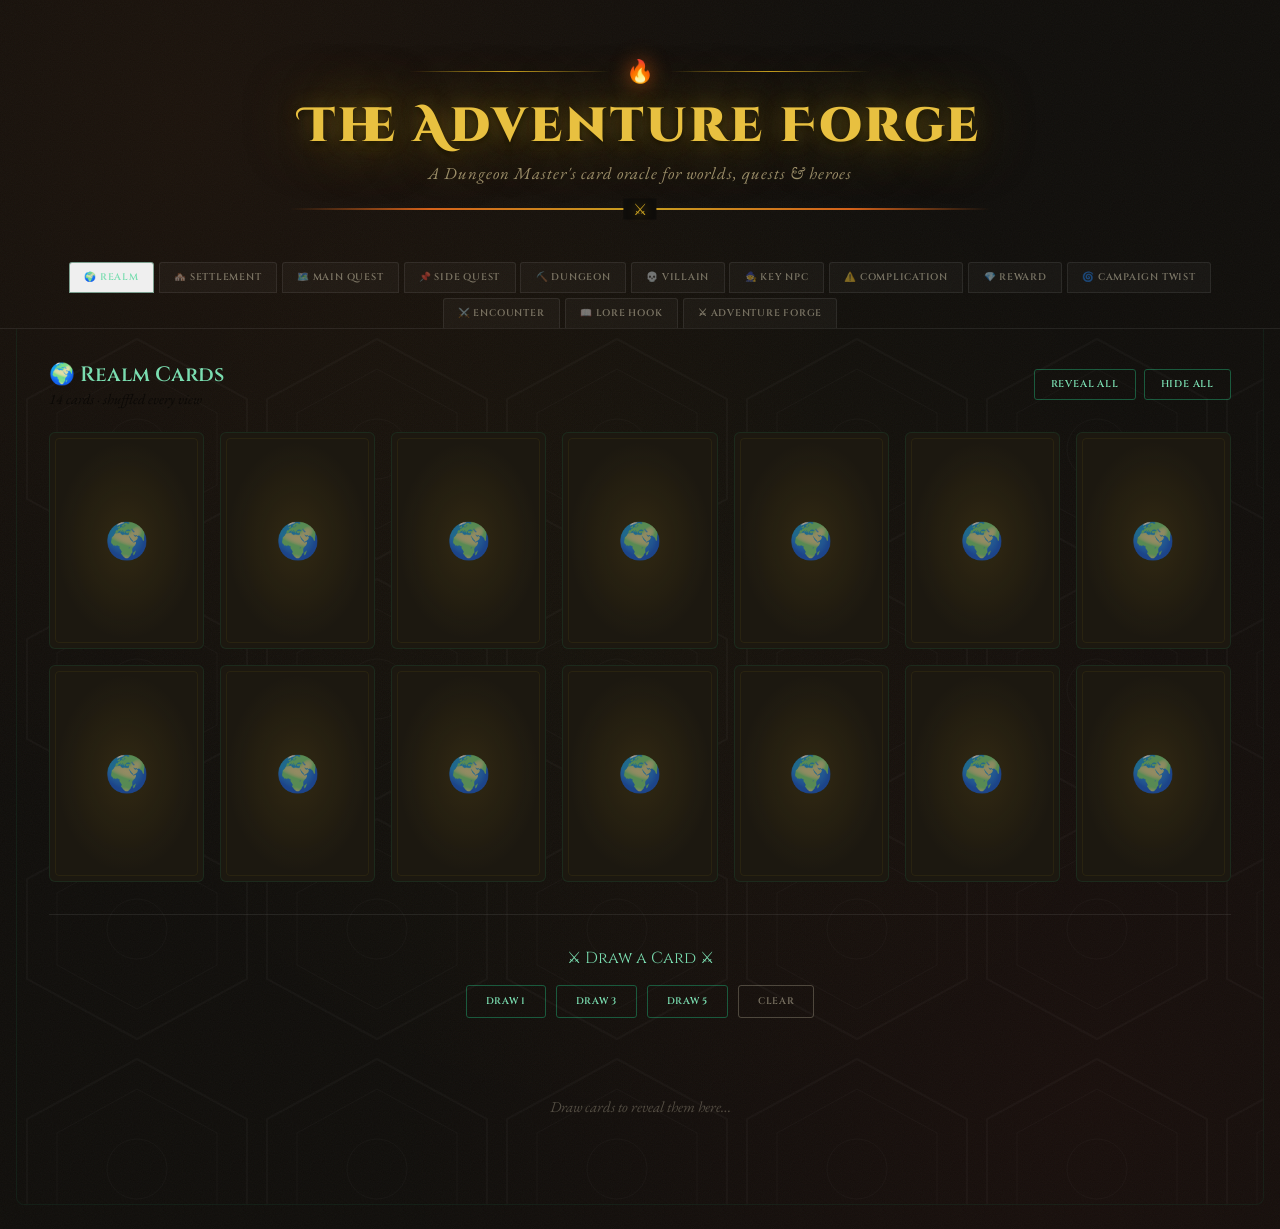
==== dnd-adventure-forge.html @ f5ea7293 "Initial Ccommit feat: Implement initial UI and functionality for storytelling cards and DnD adventur" ====
<!DOCTYPE html>
<html lang="en">

<head>
  <meta charset="UTF-8">
  <meta name="viewport" content="width=device-width, initial-scale=1.0">
  <title>The Adventure Forge — D&D Card Deck</title>
  <link
    href="https://fonts.googleapis.com/css2?family=MedievalSharp&family=IM+Fell+English:ital@0;1&family=Uncial+Antiqua&display=swap"
    rel="stylesheet">
  <link
    href="https://fonts.googleapis.com/css2?family=Cinzel+Decorative:wght@400;700;900&family=Cinzel:wght@400;600;900&family=EB+Garamond:ital,wght@0,400;0,600;1,400&display=swap"
    rel="stylesheet">
  <link rel="stylesheet" href="dnd-adventure-forge.css">
</head>

<body>
  <header>
    <div class="header-ornament">
      <span class="header-ornament-gem">🔥</span>
    </div>
    <h1>The Adventure Forge</h1>
    <p class="subtitle">A Dungeon Master's card oracle for worlds, quests & heroes</p>
    <div class="header-divider"></div>
  </header>

  <main id="app"></main>

  <script src="dnd-adventure-forge.js"></script>
</body>

</html>
---- dnd-adventure-forge.css ----
:root {
      --stone: #0f0d0a;
      --stone-mid: #1c1810;
      --stone-light: #2d2518;
      --parch: #f0e6c8;
      --parch-dim: #c8b888;
      --ember: #d4621a;
      --ember-glow: #f07030;
      --gold: #c8a020;
      --gold-light: #e8c040;
      --rune-blue: #3060a8;
      --rune-teal: #208060;
      --blood: #8b1a1a;
      --violet: #5a1878;
      --forest: #1a5a1a;
      --ice: #205878;
      --shadow: rgba(0, 0, 0, 0.7);
    }

    @font-face {
      font-display: swap;
    }

    * {
      margin: 0;
      padding: 0;
      box-sizing: border-box;
    }

    body {
      background: var(--stone);
      font-family: 'EB Garamond', Georgia, serif;
      min-height: 100vh;
      overflow-x: hidden;
      background-image:
        radial-gradient(ellipse at 15% 10%, rgba(212, 98, 26, 0.06) 0%, transparent 45%),
        radial-gradient(ellipse at 85% 90%, rgba(139, 26, 26, 0.07) 0%, transparent 45%),
        radial-gradient(ellipse at 50% 50%, rgba(200, 160, 32, 0.03) 0%, transparent 60%),
        url("data:image/svg+xml,%3Csvg xmlns='http://www.w3.org/2000/svg' width='80' height='80'%3E%3Cfilter id='n'%3E%3CfeTurbulence type='fractalNoise' baseFrequency='0.9' numOctaves='4' stitchTiles='stitch'/%3E%3C/filter%3E%3Crect width='80' height='80' filter='url(%23n)' opacity='0.04'/%3E%3C/svg%3E");
    }

    /* HEADER */
    header {
      text-align: center;
      padding: 3.5rem 2rem 2rem;
      position: relative;
    }

    .header-rune-left,
    .header-rune-right {
      position: absolute;
      top: 50%;
      transform: translateY(-50%);
      font-size: 2.5rem;
      opacity: 0.12;
      color: var(--gold);
    }

    .header-rune-left {
      left: 3rem;
    }

    .header-rune-right {
      right: 3rem;
    }

    .header-ornament {
      display: flex;
      align-items: center;
      justify-content: center;
      gap: 1rem;
      margin-bottom: 0.8rem;
    }

    .header-ornament::before,
    .header-ornament::after {
      content: '';
      flex: 1;
      max-width: 200px;
      height: 1px;
      background: linear-gradient(90deg, transparent, var(--gold), transparent);
    }

    .header-ornament-gem {
      color: var(--ember);
      font-size: 1.4rem;
      text-shadow: 0 0 20px rgba(212, 98, 26, 0.8);
      animation: gemPulse 3s ease-in-out infinite;
    }

    @keyframes gemPulse {

      0%,
      100% {
        opacity: 1;
        text-shadow: 0 0 20px rgba(212, 98, 26, 0.8);
      }

      50% {
        opacity: 0.7;
        text-shadow: 0 0 40px rgba(212, 98, 26, 0.4);
      }
    }

    h1 {
      font-family: 'Cinzel Decorative', serif;
      font-size: clamp(1.6rem, 4vw, 3rem);
      font-weight: 900;
      color: var(--gold-light);
      letter-spacing: 0.06em;
      text-shadow:
        0 0 60px rgba(200, 160, 32, 0.5),
        0 0 20px rgba(200, 160, 32, 0.3),
        0 3px 6px rgba(0, 0, 0, 0.9);
      line-height: 1.15;
    }

    .subtitle {
      font-family: 'EB Garamond', serif;
      font-style: italic;
      color: var(--parch-dim);
      font-size: 1.05rem;
      margin-top: 0.5rem;
      letter-spacing: 0.06em;
      opacity: 0.75;
    }

    .header-divider {
      height: 2px;
      background: linear-gradient(90deg, transparent, var(--ember) 20%, var(--gold) 50%, var(--ember) 80%, transparent);
      margin: 1.5rem auto 0;
      max-width: 700px;
      position: relative;
    }

    .header-divider::after {
      content: '⚔';
      position: absolute;
      top: 50%;
      left: 50%;
      transform: translate(-50%, -50%);
      background: var(--stone);
      padding: 0 0.6rem;
      color: var(--gold);
      font-size: 1rem;
      text-shadow: 0 0 10px rgba(200, 160, 32, 0.5);
    }

    /* TABS */
    .tabs-container {
      max-width: 1400px;
      margin: 0 auto;
      padding: 0 1rem;
    }

    .tabs-scroll {
      display: flex;
      gap: 0.3rem;
      overflow-x: auto;
      padding: 1.2rem 0.5rem 0;
      scrollbar-width: none;
      flex-wrap: wrap;
      justify-content: center;
    }

    .tabs-scroll::-webkit-scrollbar {
      display: none;
    }

    .tab-btn {
      font-family: 'Cinzel', serif;
      font-size: 0.6rem;
      font-weight: 600;
      letter-spacing: 0.08em;
      text-transform: uppercase;
      padding: 0.5rem 0.9rem;
      border: 1px solid;
      border-radius: 3px 3px 0 0;
      cursor: pointer;
      transition: all 0.2s;
      white-space: nowrap;
      position: relative;
      bottom: -1px;
    }

    .tab-btn:not(.active) {
      background: rgba(255, 255, 255, 0.03);
      color: rgba(240, 230, 200, 0.45);
      border-color: rgba(255, 255, 255, 0.08);
    }

    .tab-btn:not(.active):hover {
      background: rgba(255, 255, 255, 0.07);
      color: rgba(240, 230, 200, 0.75);
    }

    .tab-btn.active {
      border-bottom-color: transparent;
      z-index: 2;
    }

    /* PANELS */
    .deck-panel {
      max-width: 1400px;
      margin: 0 auto 1.5rem;
      padding: 0 1rem;
      border-top: 1px solid rgba(255, 255, 255, 0.08);
      display: none;
    }

    .deck-panel.active {
      display: block;
    }

    .panel-inner {
      padding: 2rem;
      border: 1px solid;
      border-top: none;
      border-radius: 0 0 8px 8px;
      position: relative;
      overflow: hidden;
    }

    .panel-inner::before {
      content: '';
      position: absolute;
      inset: 0;
      opacity: 0.025;
      background-image: url("data:image/svg+xml,%3Csvg xmlns='http://www.w3.org/2000/svg' width='120' height='120'%3E%3Cpolygon points='60,5 115,35 115,85 60,115 5,85 5,35' stroke='%23ffffff' stroke-width='1' fill='none'/%3E%3Cpolygon points='60,20 100,42 100,78 60,100 20,78 20,42' stroke='%23ffffff' stroke-width='0.5' fill='none'/%3E%3Ccircle cx='60' cy='60' r='15' stroke='%23ffffff' stroke-width='0.5' fill='none'/%3E%3C/svg%3E");
      background-size: 240px;
      pointer-events: none;
    }

    .panel-header {
      display: flex;
      justify-content: space-between;
      align-items: center;
      margin-bottom: 1.5rem;
      flex-wrap: wrap;
      gap: 1rem;
    }

    .panel-title {
      font-family: 'Cinzel', serif;
      font-size: 1.3rem;
      font-weight: 600;
    }

    .deck-count {
      font-style: italic;
      font-size: 0.9rem;
      opacity: 0.55;
    }

    .btn-panel {
      font-family: 'Cinzel', serif;
      font-size: 0.62rem;
      font-weight: 600;
      letter-spacing: 0.08em;
      text-transform: uppercase;
      padding: 0.45rem 1rem;
      border: 1px solid;
      background: transparent;
      cursor: pointer;
      border-radius: 3px;
      transition: all 0.2s;
    }

    /* CARDS GRID */
    .cards-grid {
      display: grid;
      grid-template-columns: repeat(auto-fill, minmax(155px, 1fr));
      gap: 1rem;
    }

    .story-card {
      display: block;
      width: 100%;
      appearance: none;
      background: none;
      border: none;
      padding: 0;
      outline: none;
      margin: 0;
      font: inherit;
      color: inherit;
      text-align: left;
      aspect-ratio: 2.5/3.5;
      border-radius: 6px;
      cursor: pointer;
      perspective: 700px;
      transition: transform 0.15s;
    }

    .story-card:hover {
      transform: translateY(-5px) scale(1.025);
    }

    .card-inner {
      width: 100%;
      height: 100%;
      position: relative;
      transform-style: preserve-3d;
      transition: transform 0.55s cubic-bezier(0.4, 0, 0.2, 1);
      border-radius: 6px;
    }

    .story-card.flipped .card-inner {
      transform: rotateY(180deg);
    }

    .card-face {
      position: absolute;
      inset: 0;
      border-radius: 6px;
      backface-visibility: hidden;
      -webkit-backface-visibility: hidden;
      display: flex;
      flex-direction: column;
      justify-content: center;
      align-items: center;
      padding: 0.75rem;
      text-align: center;
      border: 1px solid;
      overflow: hidden;
    }

    .card-back {
      background: var(--stone-mid);
      background-image: radial-gradient(ellipse at center, rgba(200, 160, 32, 0.12) 0%, transparent 65%);
      border-color: rgba(200, 160, 32, 0.2);
    }

    .card-back-inner {
      position: absolute;
      inset: 5px;
      border: 1px solid rgba(200, 160, 32, 0.15);
      border-radius: 4px;
      display: flex;
      align-items: center;
      justify-content: center;
      font-size: 2.2rem;
      opacity: 0.55;
    }

    .card-front {
      transform: rotateY(180deg);
      display: flex;
      flex-direction: column;
      justify-content: space-between;
      padding: 0.75rem 0.65rem;
    }

    .card-cat {
      font-family: 'Cinzel', serif;
      font-size: 0.46rem;
      font-weight: 600;
      letter-spacing: 0.14em;
      text-transform: uppercase;
      opacity: 0.65;
    }

    .card-icon {
      font-size: 1.7rem;
      line-height: 1;
      margin: 0.25rem 0;
    }

    .card-text {
      font-family: 'EB Garamond', serif;
      font-size: 0.83rem;
      font-weight: 600;
      line-height: 1.35;
      flex: 1;
      display: flex;
      align-items: center;
      justify-content: center;
      white-space: pre-line;
    }

    .card-num {
      font-family: 'Cinzel', serif;
      font-size: 0.42rem;
      opacity: 0.35;
      margin-top: auto;
    }

    /* DRAW SECTION */
    .draw-section {
      margin-top: 2rem;
      padding-top: 2rem;
      border-top: 1px solid rgba(255, 255, 255, 0.08);
    }

    .draw-title {
      font-family: 'Cinzel', serif;
      font-size: 1rem;
      margin-bottom: 1rem;
      text-align: center;
    }

    .draw-controls {
      display: flex;
      gap: 0.6rem;
      flex-wrap: wrap;
      justify-content: center;
      margin-bottom: 1.5rem;
    }

    .btn-draw {
      font-family: 'Cinzel', serif;
      font-size: 0.6rem;
      font-weight: 600;
      letter-spacing: 0.07em;
      text-transform: uppercase;
      padding: 0.55rem 1.2rem;
      border: 1px solid;
      background: transparent;
      cursor: pointer;
      border-radius: 3px;
      transition: all 0.22s;
    }

    .btn-draw:hover {
      opacity: 0.8;
      transform: translateY(-1px);
    }

    .drawn-hand {
      display: flex;
      gap: 1rem;
      flex-wrap: wrap;
      justify-content: center;
      min-height: 130px;
      align-items: center;
    }

    .drawn-card {
      width: 128px;
      aspect-ratio: 2.5/3.5;
      border-radius: 6px;
      display: flex;
      flex-direction: column;
      justify-content: space-between;
      padding: 0.75rem 0.65rem;
      border: 1px solid rgba(255, 255, 255, 0.15);
      animation: dealCard 0.4s cubic-bezier(0.34, 1.56, 0.64, 1) both;
      position: relative;
      overflow: hidden;
    }

    .drawn-card::after {
      content: '';
      position: absolute;
      inset: 0;
      background: linear-gradient(135deg, rgba(255, 255, 255, 0.07), transparent 55%);
      pointer-events: none;
    }

    @keyframes dealCard {
      from {
        opacity: 0;
        transform: translateY(-28px) rotate(-6deg) scale(0.88)
      }

      to {
        opacity: 1;
        transform: none
      }
    }

    .no-draw-msg {
      font-style: italic;
      color: rgba(240, 230, 200, 0.28);
      font-size: 0.95rem;
    }

    /* ════════════════════════════════════════
   ADVENTURE FORGE (SPREAD)
════════════════════════════════════════ */
    .forge-outer {
      max-width: 1400px;
      margin: 0 auto 4rem;
      padding: 0 1rem;
    }

    .forge-box {
      padding: 2rem;
      border: 1px solid rgba(200, 160, 32, 0.25);
      border-radius: 8px;
      background: rgba(200, 160, 32, 0.02);
      position: relative;
    }

    .forge-box::before {
      content: '';
      position: absolute;
      inset: 0;
      border-radius: 8px;
      background: radial-gradient(ellipse at 50% 0%, rgba(200, 160, 32, 0.05) 0%, transparent 60%);
      pointer-events: none;
    }

    .forge-box>h2 {
      font-family: 'Cinzel Decorative', serif;
      font-size: 1.3rem;
      color: var(--gold-light);
      text-align: center;
      margin-bottom: 0.4rem;
      text-shadow: 0 0 30px rgba(200, 160, 32, 0.3);
    }

    .forge-box>.sub {
      text-align: center;
      font-style: italic;
      color: var(--parch-dim);
      margin-bottom: 1.5rem;
      font-size: 0.95rem;
      opacity: 0.7;
    }

    /* CAMPAIGN LENGTH */
    .campaign-picker {
      display: flex;
      gap: 0.5rem;
      flex-wrap: wrap;
      justify-content: center;
      margin-bottom: 1.5rem;
    }

    .camp-btn {
      font-family: 'Cinzel', serif;
      font-size: 0.58rem;
      font-weight: 600;
      letter-spacing: 0.07em;
      text-transform: uppercase;
      padding: 0.5rem 0.85rem;
      border: 1px solid rgba(200, 160, 32, 0.35);
      background: transparent;
      color: rgba(240, 230, 200, 0.45);
      cursor: pointer;
      border-radius: 3px;
      transition: all 0.2s;
      display: flex;
      flex-direction: column;
      align-items: center;
      gap: 0.15rem;
      min-width: 82px;
    }

    .camp-btn .ci {
      font-size: 1.15rem;
    }

    .camp-btn .cs {
      font-style: italic;
      font-size: 0.57rem;
      opacity: 0.65;
      font-family: 'EB Garamond', serif;
      text-transform: none;
      letter-spacing: 0;
    }

    .camp-btn:hover,
    .camp-btn.active {
      border-color: var(--gold);
      color: var(--gold-light);
      background: rgba(200, 160, 32, 0.1);
    }

    /* CHAR COUNTERS */
    .char-count-row {
      display: flex;
      align-items: center;
      justify-content: center;
      gap: 1.5rem;
      margin-bottom: 1.5rem;
      flex-wrap: wrap;
    }

    .char-group {
      display: flex;
      flex-direction: column;
      align-items: center;
      gap: 0.4rem;
    }

    .char-group-title {
      font-family: 'Cinzel', serif;
      font-size: 0.52rem;
      color: rgba(240, 230, 200, 0.38);
      letter-spacing: 0.1em;
      text-transform: uppercase;
    }

    .counter-ctrl {
      display: flex;
      align-items: center;
      gap: 0.5rem;
    }

    .counter-btn {
      width: 28px;
      height: 28px;
      border-radius: 50%;
      border: 1px solid rgba(200, 160, 32, 0.4);
      background: transparent;
      color: var(--gold);
      font-size: 1rem;
      cursor: pointer;
      transition: all 0.2s;
      display: flex;
      align-items: center;
      justify-content: center;
      font-family: 'Cinzel', serif;
    }

    .counter-btn:hover {
      background: rgba(200, 160, 32, 0.18);
    }

    .counter-val {
      font-family: 'Cinzel', serif;
      font-size: 1rem;
      color: var(--gold-light);
      min-width: 22px;
      text-align: center;
    }

    /* FORGE BUTTONS */
    .forge-btns {
      display: flex;
      gap: 1rem;
      justify-content: center;
      flex-wrap: wrap;
      margin-bottom: 2rem;
    }

    .btn-forge {
      font-family: 'Cinzel', serif;
      font-size: 0.68rem;
      font-weight: 600;
      letter-spacing: 0.1em;
      text-transform: uppercase;
      padding: 0.75rem 1.8rem;
      border: 1px solid var(--ember);
      background: linear-gradient(135deg, var(--ember), #a04010);
      color: var(--parch);
      cursor: pointer;
      border-radius: 4px;
      transition: all 0.2s;
      text-shadow: 0 1px 2px rgba(0, 0, 0, 0.5);
      box-shadow: 0 0 20px rgba(212, 98, 26, 0.2);
    }

    .btn-forge:hover {
      background: linear-gradient(135deg, var(--ember-glow), var(--ember));
      box-shadow: 0 0 30px rgba(212, 98, 26, 0.4);
    }

    .btn-forge-ghost {
      font-family: 'Cinzel', serif;
      font-size: 0.68rem;
      font-weight: 600;
      letter-spacing: 0.1em;
      text-transform: uppercase;
      padding: 0.75rem 1.8rem;
      border: 1px solid rgba(240, 230, 200, 0.25);
      background: transparent;
      color: rgba(240, 230, 200, 0.55);
      cursor: pointer;
      border-radius: 4px;
      transition: all 0.2s;
    }

    .btn-forge-ghost:hover {
      border-color: rgba(240, 230, 200, 0.55);
      color: var(--parch);
    }

    /* CAMPAIGN BADGE */
    .camp-badge {
      display: inline-flex;
      align-items: center;
      gap: 0.4rem;
      padding: 0.3rem 0.9rem;
      border-radius: 20px;
      border: 1px solid rgba(200, 160, 32, 0.35);
      background: rgba(200, 160, 32, 0.08);
      font-family: 'Cinzel', serif;
      font-size: 0.58rem;
      color: var(--gold);
      letter-spacing: 0.09em;
      text-transform: uppercase;
      margin-bottom: 1.8rem;
    }

    /* FORGE SECTIONS */
    .forge-section {
      margin-bottom: 2.5rem;
    }

    .forge-section-title {
      font-family: 'Cinzel', serif;
      font-size: 0.65rem;
      color: rgba(240, 230, 200, 0.38);
      letter-spacing: 0.14em;
      text-transform: uppercase;
      margin-bottom: 0.9rem;
      padding-bottom: 0.45rem;
      border-bottom: 1px solid rgba(255, 255, 255, 0.06);
      display: flex;
      align-items: center;
      gap: 0.5rem;
    }

    .forge-grid {
      display: grid;
      grid-template-columns: repeat(auto-fill, minmax(195px, 1fr));
      gap: 1rem;
    }

    /* PLAIN SPREAD CARD */
    .spread-plain {
      border-radius: 6px;
      padding: 0.8rem 0.7rem;
      display: flex;
      flex-direction: column;
      gap: 0.3rem;
      border: 1px solid rgba(255, 255, 255, 0.1);
      animation: dealCard 0.4s cubic-bezier(0.34, 1.56, 0.64, 1) both;
      position: relative;
      overflow: hidden;
      min-height: 105px;
    }

    .spread-plain::after {
      content: '';
      position: absolute;
      inset: 0;
      background: linear-gradient(135deg, rgba(255, 255, 255, 0.05), transparent 55%);
      pointer-events: none;
    }

    .sp-cat {
      font-family: 'Cinzel', serif;
      font-size: 0.44rem;
      letter-spacing: 0.13em;
      text-transform: uppercase;
      opacity: 0.6;
    }

    .sp-icon {
      font-size: 1.35rem;
      line-height: 1;
    }

    .sp-text {
      font-family: 'EB Garamond', serif;
      font-size: 0.8rem;
      font-weight: 600;
      line-height: 1.3;
      flex: 1;
      white-space: pre-line;
    }

    /* CHARACTER CARD IN FORGE */
    .char-forge-card {
      border-radius: 6px;
      overflow: hidden;
      border: 1px solid rgba(255, 255, 255, 0.1);
      animation: dealCard 0.4s cubic-bezier(0.34, 1.56, 0.64, 1) both;
    }

    .char-forge-header {
      padding: 0.45rem 0.65rem;
      font-family: 'Cinzel', serif;
      font-size: 0.5rem;
      font-weight: 600;
      letter-spacing: 0.1em;
      text-transform: uppercase;
      border-bottom: 1px solid rgba(255, 255, 255, 0.07);
    }

    .char-attrs {
      padding: 0.3rem 0.65rem 0.55rem;
      display: flex;
      flex-direction: column;
      gap: 0.2rem;
    }

    .char-row {
      display: flex;
      align-items: flex-start;
      gap: 0.4rem;
      font-size: 0.72rem;
      line-height: 1.3;
    }

    .char-lbl {
      font-family: 'Cinzel', serif;
      font-size: 0.42rem;
      letter-spacing: 0.1em;
      text-transform: uppercase;
      opacity: 0.45;
      min-width: 55px;
      flex-shrink: 0;
      padding-top: 0.12rem;
    }

    .char-val {
      flex: 1;
      font-family: 'EB Garamond', serif;
      font-weight: 600;
    }

    .char-val.dim {
      font-style: italic;
      font-weight: 400;
      opacity: 0.8;
    }

    /* STAT BLOCK */
    .stat-block {
      display: grid;
      grid-template-columns: repeat(6, 1fr);
      gap: 0.2rem;
      margin-top: 0.35rem;
      padding: 0.35rem 0.65rem;
      border-top: 1px solid rgba(255, 255, 255, 0.06);
    }

    .stat-cell {
      text-align: center;
    }

    .stat-name {
      font-family: 'Cinzel', serif;
      font-size: 0.38rem;
      letter-spacing: 0.08em;
      text-transform: uppercase;
      opacity: 0.4;
    }

    .stat-val {
      font-family: 'Cinzel', serif;
      font-size: 0.75rem;
      font-weight: 600;
    }

    ::-webkit-scrollbar {
      width: 6px;
      height: 6px;
    }

    ::-webkit-scrollbar-track {
      background: rgba(255, 255, 255, 0.04);
    }

    ::-webkit-scrollbar-thumb {
      background: rgba(200, 160, 32, 0.35);
      border-radius: 3px;
    }

    @media(max-width:640px) {
      .cards-grid {
        grid-template-columns: repeat(auto-fill, minmax(120px, 1fr));
      }

      .panel-inner {
        padding: 1rem;
      }

      h1 {
        font-size: 1.5rem;
      }
    }
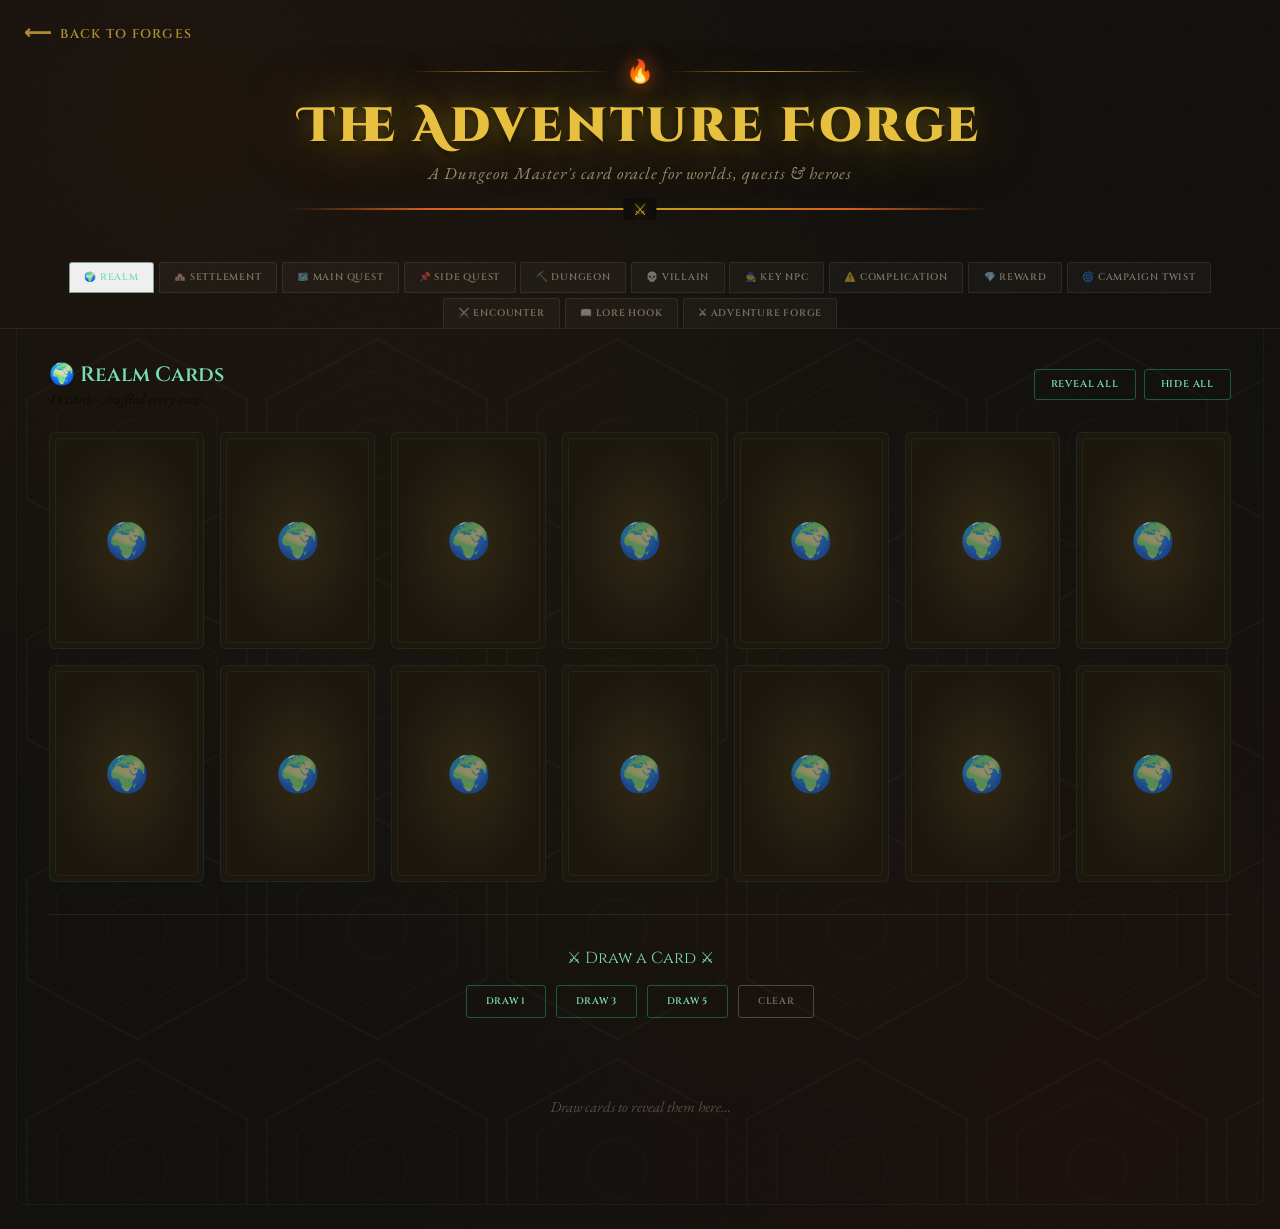
==== commit 01f6a7ba: "feat: Introduce a central index page for navigation between forges and integrate back links with upd" ====
--- a/dnd-adventure-forge.html
+++ b/dnd-adventure-forge.html
@@ -16,6 +16,7 @@
 
 <body>
   <header>
+    <a href="index.html" class="btn-back"><span>⟵</span> Back to Forges</a>
     <div class="header-ornament">
       <span class="header-ornament-gem">🔥</span>
     </div>
--- a/dnd-adventure-forge.css
+++ b/dnd-adventure-forge.css
@@ -1,877 +1,907 @@
 :root {
-      --stone: #0f0d0a;
-      --stone-mid: #1c1810;
-      --stone-light: #2d2518;
-      --parch: #f0e6c8;
-      --parch-dim: #c8b888;
-      --ember: #d4621a;
-      --ember-glow: #f07030;
-      --gold: #c8a020;
-      --gold-light: #e8c040;
-      --rune-blue: #3060a8;
-      --rune-teal: #208060;
-      --blood: #8b1a1a;
-      --violet: #5a1878;
-      --forest: #1a5a1a;
-      --ice: #205878;
-      --shadow: rgba(0, 0, 0, 0.7);
-    }
-
-    @font-face {
-      font-display: swap;
-    }
-
-    * {
-      margin: 0;
-      padding: 0;
-      box-sizing: border-box;
-    }
-
-    body {
-      background: var(--stone);
-      font-family: 'EB Garamond', Georgia, serif;
-      min-height: 100vh;
-      overflow-x: hidden;
-      background-image:
-        radial-gradient(ellipse at 15% 10%, rgba(212, 98, 26, 0.06) 0%, transparent 45%),
-        radial-gradient(ellipse at 85% 90%, rgba(139, 26, 26, 0.07) 0%, transparent 45%),
-        radial-gradient(ellipse at 50% 50%, rgba(200, 160, 32, 0.03) 0%, transparent 60%),
-        url("data:image/svg+xml,%3Csvg xmlns='http://www.w3.org/2000/svg' width='80' height='80'%3E%3Cfilter id='n'%3E%3CfeTurbulence type='fractalNoise' baseFrequency='0.9' numOctaves='4' stitchTiles='stitch'/%3E%3C/filter%3E%3Crect width='80' height='80' filter='url(%23n)' opacity='0.04'/%3E%3C/svg%3E");
-    }
-
-    /* HEADER */
-    header {
-      text-align: center;
-      padding: 3.5rem 2rem 2rem;
-      position: relative;
-    }
-
-    .header-rune-left,
-    .header-rune-right {
-      position: absolute;
-      top: 50%;
-      transform: translateY(-50%);
-      font-size: 2.5rem;
-      opacity: 0.12;
-      color: var(--gold);
-    }
-
-    .header-rune-left {
-      left: 3rem;
-    }
-
-    .header-rune-right {
-      right: 3rem;
-    }
-
-    .header-ornament {
-      display: flex;
-      align-items: center;
-      justify-content: center;
-      gap: 1rem;
-      margin-bottom: 0.8rem;
-    }
-
-    .header-ornament::before,
-    .header-ornament::after {
-      content: '';
-      flex: 1;
-      max-width: 200px;
-      height: 1px;
-      background: linear-gradient(90deg, transparent, var(--gold), transparent);
-    }
-
-    .header-ornament-gem {
-      color: var(--ember);
-      font-size: 1.4rem;
-      text-shadow: 0 0 20px rgba(212, 98, 26, 0.8);
-      animation: gemPulse 3s ease-in-out infinite;
-    }
-
-    @keyframes gemPulse {
-
-      0%,
-      100% {
-        opacity: 1;
-        text-shadow: 0 0 20px rgba(212, 98, 26, 0.8);
-      }
-
-      50% {
-        opacity: 0.7;
-        text-shadow: 0 0 40px rgba(212, 98, 26, 0.4);
-      }
-    }
-
-    h1 {
-      font-family: 'Cinzel Decorative', serif;
-      font-size: clamp(1.6rem, 4vw, 3rem);
-      font-weight: 900;
-      color: var(--gold-light);
-      letter-spacing: 0.06em;
-      text-shadow:
-        0 0 60px rgba(200, 160, 32, 0.5),
-        0 0 20px rgba(200, 160, 32, 0.3),
-        0 3px 6px rgba(0, 0, 0, 0.9);
-      line-height: 1.15;
-    }
-
-    .subtitle {
-      font-family: 'EB Garamond', serif;
-      font-style: italic;
-      color: var(--parch-dim);
-      font-size: 1.05rem;
-      margin-top: 0.5rem;
-      letter-spacing: 0.06em;
-      opacity: 0.75;
-    }
-
-    .header-divider {
-      height: 2px;
-      background: linear-gradient(90deg, transparent, var(--ember) 20%, var(--gold) 50%, var(--ember) 80%, transparent);
-      margin: 1.5rem auto 0;
-      max-width: 700px;
-      position: relative;
-    }
-
-    .header-divider::after {
-      content: '⚔';
-      position: absolute;
-      top: 50%;
-      left: 50%;
-      transform: translate(-50%, -50%);
-      background: var(--stone);
-      padding: 0 0.6rem;
-      color: var(--gold);
-      font-size: 1rem;
-      text-shadow: 0 0 10px rgba(200, 160, 32, 0.5);
-    }
-
-    /* TABS */
-    .tabs-container {
-      max-width: 1400px;
-      margin: 0 auto;
-      padding: 0 1rem;
-    }
-
-    .tabs-scroll {
-      display: flex;
-      gap: 0.3rem;
-      overflow-x: auto;
-      padding: 1.2rem 0.5rem 0;
-      scrollbar-width: none;
-      flex-wrap: wrap;
-      justify-content: center;
-    }
-
-    .tabs-scroll::-webkit-scrollbar {
-      display: none;
-    }
-
-    .tab-btn {
-      font-family: 'Cinzel', serif;
-      font-size: 0.6rem;
-      font-weight: 600;
-      letter-spacing: 0.08em;
-      text-transform: uppercase;
-      padding: 0.5rem 0.9rem;
-      border: 1px solid;
-      border-radius: 3px 3px 0 0;
-      cursor: pointer;
-      transition: all 0.2s;
-      white-space: nowrap;
-      position: relative;
-      bottom: -1px;
-    }
-
-    .tab-btn:not(.active) {
-      background: rgba(255, 255, 255, 0.03);
-      color: rgba(240, 230, 200, 0.45);
-      border-color: rgba(255, 255, 255, 0.08);
-    }
-
-    .tab-btn:not(.active):hover {
-      background: rgba(255, 255, 255, 0.07);
-      color: rgba(240, 230, 200, 0.75);
-    }
-
-    .tab-btn.active {
-      border-bottom-color: transparent;
-      z-index: 2;
-    }
-
-    /* PANELS */
-    .deck-panel {
-      max-width: 1400px;
-      margin: 0 auto 1.5rem;
-      padding: 0 1rem;
-      border-top: 1px solid rgba(255, 255, 255, 0.08);
-      display: none;
-    }
-
-    .deck-panel.active {
-      display: block;
-    }
-
-    .panel-inner {
-      padding: 2rem;
-      border: 1px solid;
-      border-top: none;
-      border-radius: 0 0 8px 8px;
-      position: relative;
-      overflow: hidden;
-    }
-
-    .panel-inner::before {
-      content: '';
-      position: absolute;
-      inset: 0;
-      opacity: 0.025;
-      background-image: url("data:image/svg+xml,%3Csvg xmlns='http://www.w3.org/2000/svg' width='120' height='120'%3E%3Cpolygon points='60,5 115,35 115,85 60,115 5,85 5,35' stroke='%23ffffff' stroke-width='1' fill='none'/%3E%3Cpolygon points='60,20 100,42 100,78 60,100 20,78 20,42' stroke='%23ffffff' stroke-width='0.5' fill='none'/%3E%3Ccircle cx='60' cy='60' r='15' stroke='%23ffffff' stroke-width='0.5' fill='none'/%3E%3C/svg%3E");
-      background-size: 240px;
-      pointer-events: none;
-    }
-
-    .panel-header {
-      display: flex;
-      justify-content: space-between;
-      align-items: center;
-      margin-bottom: 1.5rem;
-      flex-wrap: wrap;
-      gap: 1rem;
-    }
-
-    .panel-title {
-      font-family: 'Cinzel', serif;
-      font-size: 1.3rem;
-      font-weight: 600;
-    }
-
-    .deck-count {
-      font-style: italic;
-      font-size: 0.9rem;
-      opacity: 0.55;
-    }
-
-    .btn-panel {
-      font-family: 'Cinzel', serif;
-      font-size: 0.62rem;
-      font-weight: 600;
-      letter-spacing: 0.08em;
-      text-transform: uppercase;
-      padding: 0.45rem 1rem;
-      border: 1px solid;
-      background: transparent;
-      cursor: pointer;
-      border-radius: 3px;
-      transition: all 0.2s;
-    }
-
-    /* CARDS GRID */
-    .cards-grid {
-      display: grid;
-      grid-template-columns: repeat(auto-fill, minmax(155px, 1fr));
-      gap: 1rem;
-    }
-
-    .story-card {
-      display: block;
-      width: 100%;
-      appearance: none;
-      background: none;
-      border: none;
-      padding: 0;
-      outline: none;
-      margin: 0;
-      font: inherit;
-      color: inherit;
-      text-align: left;
-      aspect-ratio: 2.5/3.5;
-      border-radius: 6px;
-      cursor: pointer;
-      perspective: 700px;
-      transition: transform 0.15s;
-    }
-
-    .story-card:hover {
-      transform: translateY(-5px) scale(1.025);
-    }
-
-    .card-inner {
-      width: 100%;
-      height: 100%;
-      position: relative;
-      transform-style: preserve-3d;
-      transition: transform 0.55s cubic-bezier(0.4, 0, 0.2, 1);
-      border-radius: 6px;
-    }
-
-    .story-card.flipped .card-inner {
-      transform: rotateY(180deg);
-    }
-
-    .card-face {
-      position: absolute;
-      inset: 0;
-      border-radius: 6px;
-      backface-visibility: hidden;
-      -webkit-backface-visibility: hidden;
-      display: flex;
-      flex-direction: column;
-      justify-content: center;
-      align-items: center;
-      padding: 0.75rem;
-      text-align: center;
-      border: 1px solid;
-      overflow: hidden;
-    }
-
-    .card-back {
-      background: var(--stone-mid);
-      background-image: radial-gradient(ellipse at center, rgba(200, 160, 32, 0.12) 0%, transparent 65%);
-      border-color: rgba(200, 160, 32, 0.2);
-    }
-
-    .card-back-inner {
-      position: absolute;
-      inset: 5px;
-      border: 1px solid rgba(200, 160, 32, 0.15);
-      border-radius: 4px;
-      display: flex;
-      align-items: center;
-      justify-content: center;
-      font-size: 2.2rem;
-      opacity: 0.55;
-    }
-
-    .card-front {
-      transform: rotateY(180deg);
-      display: flex;
-      flex-direction: column;
-      justify-content: space-between;
-      padding: 0.75rem 0.65rem;
-    }
-
-    .card-cat {
-      font-family: 'Cinzel', serif;
-      font-size: 0.46rem;
-      font-weight: 600;
-      letter-spacing: 0.14em;
-      text-transform: uppercase;
-      opacity: 0.65;
-    }
-
-    .card-icon {
-      font-size: 1.7rem;
-      line-height: 1;
-      margin: 0.25rem 0;
-    }
-
-    .card-text {
-      font-family: 'EB Garamond', serif;
-      font-size: 0.83rem;
-      font-weight: 600;
-      line-height: 1.35;
-      flex: 1;
-      display: flex;
-      align-items: center;
-      justify-content: center;
-      white-space: pre-line;
-    }
-
-    .card-num {
-      font-family: 'Cinzel', serif;
-      font-size: 0.42rem;
-      opacity: 0.35;
-      margin-top: auto;
-    }
-
-    /* DRAW SECTION */
-    .draw-section {
-      margin-top: 2rem;
-      padding-top: 2rem;
-      border-top: 1px solid rgba(255, 255, 255, 0.08);
-    }
-
-    .draw-title {
-      font-family: 'Cinzel', serif;
-      font-size: 1rem;
-      margin-bottom: 1rem;
-      text-align: center;
-    }
-
-    .draw-controls {
-      display: flex;
-      gap: 0.6rem;
-      flex-wrap: wrap;
-      justify-content: center;
-      margin-bottom: 1.5rem;
-    }
-
-    .btn-draw {
-      font-family: 'Cinzel', serif;
-      font-size: 0.6rem;
-      font-weight: 600;
-      letter-spacing: 0.07em;
-      text-transform: uppercase;
-      padding: 0.55rem 1.2rem;
-      border: 1px solid;
-      background: transparent;
-      cursor: pointer;
-      border-radius: 3px;
-      transition: all 0.22s;
-    }
-
-    .btn-draw:hover {
-      opacity: 0.8;
-      transform: translateY(-1px);
-    }
-
-    .drawn-hand {
-      display: flex;
-      gap: 1rem;
-      flex-wrap: wrap;
-      justify-content: center;
-      min-height: 130px;
-      align-items: center;
-    }
-
-    .drawn-card {
-      width: 128px;
-      aspect-ratio: 2.5/3.5;
-      border-radius: 6px;
-      display: flex;
-      flex-direction: column;
-      justify-content: space-between;
-      padding: 0.75rem 0.65rem;
-      border: 1px solid rgba(255, 255, 255, 0.15);
-      animation: dealCard 0.4s cubic-bezier(0.34, 1.56, 0.64, 1) both;
-      position: relative;
-      overflow: hidden;
-    }
-
-    .drawn-card::after {
-      content: '';
-      position: absolute;
-      inset: 0;
-      background: linear-gradient(135deg, rgba(255, 255, 255, 0.07), transparent 55%);
-      pointer-events: none;
-    }
-
-    @keyframes dealCard {
-      from {
-        opacity: 0;
-        transform: translateY(-28px) rotate(-6deg) scale(0.88)
-      }
-
-      to {
-        opacity: 1;
-        transform: none
-      }
-    }
-
-    .no-draw-msg {
-      font-style: italic;
-      color: rgba(240, 230, 200, 0.28);
-      font-size: 0.95rem;
-    }
-
-    /* ════════════════════════════════════════
+  --stone: #0f0d0a;
+  --stone-mid: #1c1810;
+  --stone-light: #2d2518;
+  --parch: #f0e6c8;
+  --parch-dim: #c8b888;
+  --ember: #d4621a;
+  --ember-glow: #f07030;
+  --gold: #c8a020;
+  --gold-light: #e8c040;
+  --rune-blue: #3060a8;
+  --rune-teal: #208060;
+  --blood: #8b1a1a;
+  --violet: #5a1878;
+  --forest: #1a5a1a;
+  --ice: #205878;
+  --shadow: rgba(0, 0, 0, 0.7);
+}
+
+@font-face {
+  font-display: swap;
+}
+
+* {
+  margin: 0;
+  padding: 0;
+  box-sizing: border-box;
+}
+
+body {
+  background: var(--stone);
+  font-family: 'EB Garamond', Georgia, serif;
+  min-height: 100vh;
+  overflow-x: hidden;
+  background-image:
+    radial-gradient(ellipse at 15% 10%, rgba(212, 98, 26, 0.06) 0%, transparent 45%),
+    radial-gradient(ellipse at 85% 90%, rgba(139, 26, 26, 0.07) 0%, transparent 45%),
+    radial-gradient(ellipse at 50% 50%, rgba(200, 160, 32, 0.03) 0%, transparent 60%),
+    url("data:image/svg+xml,%3Csvg xmlns='http://www.w3.org/2000/svg' width='80' height='80'%3E%3Cfilter id='n'%3E%3CfeTurbulence type='fractalNoise' baseFrequency='0.9' numOctaves='4' stitchTiles='stitch'/%3E%3C/filter%3E%3Crect width='80' height='80' filter='url(%23n)' opacity='0.04'/%3E%3C/svg%3E");
+}
+
+/* HEADER */
+.btn-back {
+  position: absolute;
+  top: 1.5rem;
+  left: 1.5rem;
+  font-family: 'Cinzel', serif;
+  font-size: 0.8rem;
+  font-weight: 600;
+  letter-spacing: 0.1em;
+  text-transform: uppercase;
+  text-decoration: none;
+  color: var(--gold-light);
+  display: flex;
+  align-items: center;
+  gap: 0.5rem;
+  opacity: 0.7;
+  transition: all 0.2s;
+  z-index: 10;
+}
+
+.btn-back:hover {
+  opacity: 1;
+  text-shadow: 0 0 10px rgba(232, 192, 64, 0.5);
+}
+
+.btn-back span {
+  font-size: 1.2rem;
+  line-height: 1;
+  padding-bottom: 2px;
+}
+
+header {
+  text-align: center;
+  padding: 3.5rem 2rem 2rem;
+  position: relative;
+}
+
+.header-rune-left,
+.header-rune-right {
+  position: absolute;
+  top: 50%;
+  transform: translateY(-50%);
+  font-size: 2.5rem;
+  opacity: 0.12;
+  color: var(--gold);
+}
+
+.header-rune-left {
+  left: 3rem;
+}
+
+.header-rune-right {
+  right: 3rem;
+}
+
+.header-ornament {
+  display: flex;
+  align-items: center;
+  justify-content: center;
+  gap: 1rem;
+  margin-bottom: 0.8rem;
+}
+
+.header-ornament::before,
+.header-ornament::after {
+  content: '';
+  flex: 1;
+  max-width: 200px;
+  height: 1px;
+  background: linear-gradient(90deg, transparent, var(--gold), transparent);
+}
+
+.header-ornament-gem {
+  color: var(--ember);
+  font-size: 1.4rem;
+  text-shadow: 0 0 20px rgba(212, 98, 26, 0.8);
+  animation: gemPulse 3s ease-in-out infinite;
+}
+
+@keyframes gemPulse {
+
+  0%,
+  100% {
+    opacity: 1;
+    text-shadow: 0 0 20px rgba(212, 98, 26, 0.8);
+  }
+
+  50% {
+    opacity: 0.7;
+    text-shadow: 0 0 40px rgba(212, 98, 26, 0.4);
+  }
+}
+
+h1 {
+  font-family: 'Cinzel Decorative', serif;
+  font-size: clamp(1.6rem, 4vw, 3rem);
+  font-weight: 900;
+  color: var(--gold-light);
+  letter-spacing: 0.06em;
+  text-shadow:
+    0 0 60px rgba(200, 160, 32, 0.5),
+    0 0 20px rgba(200, 160, 32, 0.3),
+    0 3px 6px rgba(0, 0, 0, 0.9);
+  line-height: 1.15;
+}
+
+.subtitle {
+  font-family: 'EB Garamond', serif;
+  font-style: italic;
+  color: var(--parch-dim);
+  font-size: 1.05rem;
+  margin-top: 0.5rem;
+  letter-spacing: 0.06em;
+  opacity: 0.75;
+}
+
+.header-divider {
+  height: 2px;
+  background: linear-gradient(90deg, transparent, var(--ember) 20%, var(--gold) 50%, var(--ember) 80%, transparent);
+  margin: 1.5rem auto 0;
+  max-width: 700px;
+  position: relative;
+}
+
+.header-divider::after {
+  content: '⚔';
+  position: absolute;
+  top: 50%;
+  left: 50%;
+  transform: translate(-50%, -50%);
+  background: var(--stone);
+  padding: 0 0.6rem;
+  color: var(--gold);
+  font-size: 1rem;
+  text-shadow: 0 0 10px rgba(200, 160, 32, 0.5);
+}
+
+/* TABS */
+.tabs-container {
+  max-width: 1400px;
+  margin: 0 auto;
+  padding: 0 1rem;
+}
+
+.tabs-scroll {
+  display: flex;
+  gap: 0.3rem;
+  overflow-x: auto;
+  padding: 1.2rem 0.5rem 0;
+  scrollbar-width: none;
+  flex-wrap: wrap;
+  justify-content: center;
+}
+
+.tabs-scroll::-webkit-scrollbar {
+  display: none;
+}
+
+.tab-btn {
+  font-family: 'Cinzel', serif;
+  font-size: 0.6rem;
+  font-weight: 600;
+  letter-spacing: 0.08em;
+  text-transform: uppercase;
+  padding: 0.5rem 0.9rem;
+  border: 1px solid;
+  border-radius: 3px 3px 0 0;
+  cursor: pointer;
+  transition: all 0.2s;
+  white-space: nowrap;
+  position: relative;
+  bottom: -1px;
+}
+
+.tab-btn:not(.active) {
+  background: rgba(255, 255, 255, 0.03);
+  color: rgba(240, 230, 200, 0.45);
+  border-color: rgba(255, 255, 255, 0.08);
+}
+
+.tab-btn:not(.active):hover {
+  background: rgba(255, 255, 255, 0.07);
+  color: rgba(240, 230, 200, 0.75);
+}
+
+.tab-btn.active {
+  border-bottom-color: transparent;
+  z-index: 2;
+}
+
+/* PANELS */
+.deck-panel {
+  max-width: 1400px;
+  margin: 0 auto 1.5rem;
+  padding: 0 1rem;
+  border-top: 1px solid rgba(255, 255, 255, 0.08);
+  display: none;
+}
+
+.deck-panel.active {
+  display: block;
+}
+
+.panel-inner {
+  padding: 2rem;
+  border: 1px solid;
+  border-top: none;
+  border-radius: 0 0 8px 8px;
+  position: relative;
+  overflow: hidden;
+}
+
+.panel-inner::before {
+  content: '';
+  position: absolute;
+  inset: 0;
+  opacity: 0.025;
+  background-image: url("data:image/svg+xml,%3Csvg xmlns='http://www.w3.org/2000/svg' width='120' height='120'%3E%3Cpolygon points='60,5 115,35 115,85 60,115 5,85 5,35' stroke='%23ffffff' stroke-width='1' fill='none'/%3E%3Cpolygon points='60,20 100,42 100,78 60,100 20,78 20,42' stroke='%23ffffff' stroke-width='0.5' fill='none'/%3E%3Ccircle cx='60' cy='60' r='15' stroke='%23ffffff' stroke-width='0.5' fill='none'/%3E%3C/svg%3E");
+  background-size: 240px;
+  pointer-events: none;
+}
+
+.panel-header {
+  display: flex;
+  justify-content: space-between;
+  align-items: center;
+  margin-bottom: 1.5rem;
+  flex-wrap: wrap;
+  gap: 1rem;
+}
+
+.panel-title {
+  font-family: 'Cinzel', serif;
+  font-size: 1.3rem;
+  font-weight: 600;
+}
+
+.deck-count {
+  font-style: italic;
+  font-size: 0.9rem;
+  opacity: 0.55;
+}
+
+.btn-panel {
+  font-family: 'Cinzel', serif;
+  font-size: 0.62rem;
+  font-weight: 600;
+  letter-spacing: 0.08em;
+  text-transform: uppercase;
+  padding: 0.45rem 1rem;
+  border: 1px solid;
+  background: transparent;
+  cursor: pointer;
+  border-radius: 3px;
+  transition: all 0.2s;
+}
+
+/* CARDS GRID */
+.cards-grid {
+  display: grid;
+  grid-template-columns: repeat(auto-fill, minmax(155px, 1fr));
+  gap: 1rem;
+}
+
+.story-card {
+  display: block;
+  width: 100%;
+  appearance: none;
+  background: none;
+  border: none;
+  padding: 0;
+  outline: none;
+  margin: 0;
+  font: inherit;
+  color: inherit;
+  text-align: left;
+  aspect-ratio: 2.5/3.5;
+  border-radius: 6px;
+  cursor: pointer;
+  perspective: 700px;
+  transition: transform 0.15s;
+}
+
+.story-card:hover {
+  transform: translateY(-5px) scale(1.025);
+}
+
+.card-inner {
+  width: 100%;
+  height: 100%;
+  position: relative;
+  transform-style: preserve-3d;
+  transition: transform 0.55s cubic-bezier(0.4, 0, 0.2, 1);
+  border-radius: 6px;
+}
+
+.story-card.flipped .card-inner {
+  transform: rotateY(180deg);
+}
+
+.card-face {
+  position: absolute;
+  inset: 0;
+  border-radius: 6px;
+  backface-visibility: hidden;
+  -webkit-backface-visibility: hidden;
+  display: flex;
+  flex-direction: column;
+  justify-content: center;
+  align-items: center;
+  padding: 0.75rem;
+  text-align: center;
+  border: 1px solid;
+  overflow: hidden;
+}
+
+.card-back {
+  background: var(--stone-mid);
+  background-image: radial-gradient(ellipse at center, rgba(200, 160, 32, 0.12) 0%, transparent 65%);
+  border-color: rgba(200, 160, 32, 0.2);
+}
+
+.card-back-inner {
+  position: absolute;
+  inset: 5px;
+  border: 1px solid rgba(200, 160, 32, 0.15);
+  border-radius: 4px;
+  display: flex;
+  align-items: center;
+  justify-content: center;
+  font-size: 2.2rem;
+  opacity: 0.55;
+}
+
+.card-front {
+  transform: rotateY(180deg);
+  display: flex;
+  flex-direction: column;
+  justify-content: space-between;
+  padding: 0.75rem 0.65rem;
+}
+
+.card-cat {
+  font-family: 'Cinzel', serif;
+  font-size: 0.46rem;
+  font-weight: 600;
+  letter-spacing: 0.14em;
+  text-transform: uppercase;
+  opacity: 0.65;
+}
+
+.card-icon {
+  font-size: 1.7rem;
+  line-height: 1;
+  margin: 0.25rem 0;
+}
+
+.card-text {
+  font-family: 'EB Garamond', serif;
+  font-size: 0.83rem;
+  font-weight: 600;
+  line-height: 1.35;
+  flex: 1;
+  display: flex;
+  align-items: center;
+  justify-content: center;
+  white-space: pre-line;
+}
+
+.card-num {
+  font-family: 'Cinzel', serif;
+  font-size: 0.42rem;
+  opacity: 0.35;
+  margin-top: auto;
+}
+
+/* DRAW SECTION */
+.draw-section {
+  margin-top: 2rem;
+  padding-top: 2rem;
+  border-top: 1px solid rgba(255, 255, 255, 0.08);
+}
+
+.draw-title {
+  font-family: 'Cinzel', serif;
+  font-size: 1rem;
+  margin-bottom: 1rem;
+  text-align: center;
+}
+
+.draw-controls {
+  display: flex;
+  gap: 0.6rem;
+  flex-wrap: wrap;
+  justify-content: center;
+  margin-bottom: 1.5rem;
+}
+
+.btn-draw {
+  font-family: 'Cinzel', serif;
+  font-size: 0.6rem;
+  font-weight: 600;
+  letter-spacing: 0.07em;
+  text-transform: uppercase;
+  padding: 0.55rem 1.2rem;
+  border: 1px solid;
+  background: transparent;
+  cursor: pointer;
+  border-radius: 3px;
+  transition: all 0.22s;
+}
+
+.btn-draw:hover {
+  opacity: 0.8;
+  transform: translateY(-1px);
+}
+
+.drawn-hand {
+  display: flex;
+  gap: 1rem;
+  flex-wrap: wrap;
+  justify-content: center;
+  min-height: 130px;
+  align-items: center;
+}
+
+.drawn-card {
+  width: 128px;
+  aspect-ratio: 2.5/3.5;
+  border-radius: 6px;
+  display: flex;
+  flex-direction: column;
+  justify-content: space-between;
+  padding: 0.75rem 0.65rem;
+  border: 1px solid rgba(255, 255, 255, 0.15);
+  animation: dealCard 0.4s cubic-bezier(0.34, 1.56, 0.64, 1) both;
+  position: relative;
+  overflow: hidden;
+}
+
+.drawn-card::after {
+  content: '';
+  position: absolute;
+  inset: 0;
+  background: linear-gradient(135deg, rgba(255, 255, 255, 0.07), transparent 55%);
+  pointer-events: none;
+}
+
+@keyframes dealCard {
+  from {
+    opacity: 0;
+    transform: translateY(-28px) rotate(-6deg) scale(0.88)
+  }
+
+  to {
+    opacity: 1;
+    transform: none
+  }
+}
+
+.no-draw-msg {
+  font-style: italic;
+  color: rgba(240, 230, 200, 0.28);
+  font-size: 0.95rem;
+}
+
+/* ════════════════════════════════════════
    ADVENTURE FORGE (SPREAD)
 ════════════════════════════════════════ */
-    .forge-outer {
-      max-width: 1400px;
-      margin: 0 auto 4rem;
-      padding: 0 1rem;
-    }
-
-    .forge-box {
-      padding: 2rem;
-      border: 1px solid rgba(200, 160, 32, 0.25);
-      border-radius: 8px;
-      background: rgba(200, 160, 32, 0.02);
-      position: relative;
-    }
-
-    .forge-box::before {
-      content: '';
-      position: absolute;
-      inset: 0;
-      border-radius: 8px;
-      background: radial-gradient(ellipse at 50% 0%, rgba(200, 160, 32, 0.05) 0%, transparent 60%);
-      pointer-events: none;
-    }
-
-    .forge-box>h2 {
-      font-family: 'Cinzel Decorative', serif;
-      font-size: 1.3rem;
-      color: var(--gold-light);
-      text-align: center;
-      margin-bottom: 0.4rem;
-      text-shadow: 0 0 30px rgba(200, 160, 32, 0.3);
-    }
-
-    .forge-box>.sub {
-      text-align: center;
-      font-style: italic;
-      color: var(--parch-dim);
-      margin-bottom: 1.5rem;
-      font-size: 0.95rem;
-      opacity: 0.7;
-    }
-
-    /* CAMPAIGN LENGTH */
-    .campaign-picker {
-      display: flex;
-      gap: 0.5rem;
-      flex-wrap: wrap;
-      justify-content: center;
-      margin-bottom: 1.5rem;
-    }
-
-    .camp-btn {
-      font-family: 'Cinzel', serif;
-      font-size: 0.58rem;
-      font-weight: 600;
-      letter-spacing: 0.07em;
-      text-transform: uppercase;
-      padding: 0.5rem 0.85rem;
-      border: 1px solid rgba(200, 160, 32, 0.35);
-      background: transparent;
-      color: rgba(240, 230, 200, 0.45);
-      cursor: pointer;
-      border-radius: 3px;
-      transition: all 0.2s;
-      display: flex;
-      flex-direction: column;
-      align-items: center;
-      gap: 0.15rem;
-      min-width: 82px;
-    }
-
-    .camp-btn .ci {
-      font-size: 1.15rem;
-    }
-
-    .camp-btn .cs {
-      font-style: italic;
-      font-size: 0.57rem;
-      opacity: 0.65;
-      font-family: 'EB Garamond', serif;
-      text-transform: none;
-      letter-spacing: 0;
-    }
-
-    .camp-btn:hover,
-    .camp-btn.active {
-      border-color: var(--gold);
-      color: var(--gold-light);
-      background: rgba(200, 160, 32, 0.1);
-    }
-
-    /* CHAR COUNTERS */
-    .char-count-row {
-      display: flex;
-      align-items: center;
-      justify-content: center;
-      gap: 1.5rem;
-      margin-bottom: 1.5rem;
-      flex-wrap: wrap;
-    }
-
-    .char-group {
-      display: flex;
-      flex-direction: column;
-      align-items: center;
-      gap: 0.4rem;
-    }
-
-    .char-group-title {
-      font-family: 'Cinzel', serif;
-      font-size: 0.52rem;
-      color: rgba(240, 230, 200, 0.38);
-      letter-spacing: 0.1em;
-      text-transform: uppercase;
-    }
-
-    .counter-ctrl {
-      display: flex;
-      align-items: center;
-      gap: 0.5rem;
-    }
-
-    .counter-btn {
-      width: 28px;
-      height: 28px;
-      border-radius: 50%;
-      border: 1px solid rgba(200, 160, 32, 0.4);
-      background: transparent;
-      color: var(--gold);
-      font-size: 1rem;
-      cursor: pointer;
-      transition: all 0.2s;
-      display: flex;
-      align-items: center;
-      justify-content: center;
-      font-family: 'Cinzel', serif;
-    }
-
-    .counter-btn:hover {
-      background: rgba(200, 160, 32, 0.18);
-    }
-
-    .counter-val {
-      font-family: 'Cinzel', serif;
-      font-size: 1rem;
-      color: var(--gold-light);
-      min-width: 22px;
-      text-align: center;
-    }
-
-    /* FORGE BUTTONS */
-    .forge-btns {
-      display: flex;
-      gap: 1rem;
-      justify-content: center;
-      flex-wrap: wrap;
-      margin-bottom: 2rem;
-    }
-
-    .btn-forge {
-      font-family: 'Cinzel', serif;
-      font-size: 0.68rem;
-      font-weight: 600;
-      letter-spacing: 0.1em;
-      text-transform: uppercase;
-      padding: 0.75rem 1.8rem;
-      border: 1px solid var(--ember);
-      background: linear-gradient(135deg, var(--ember), #a04010);
-      color: var(--parch);
-      cursor: pointer;
-      border-radius: 4px;
-      transition: all 0.2s;
-      text-shadow: 0 1px 2px rgba(0, 0, 0, 0.5);
-      box-shadow: 0 0 20px rgba(212, 98, 26, 0.2);
-    }
-
-    .btn-forge:hover {
-      background: linear-gradient(135deg, var(--ember-glow), var(--ember));
-      box-shadow: 0 0 30px rgba(212, 98, 26, 0.4);
-    }
-
-    .btn-forge-ghost {
-      font-family: 'Cinzel', serif;
-      font-size: 0.68rem;
-      font-weight: 600;
-      letter-spacing: 0.1em;
-      text-transform: uppercase;
-      padding: 0.75rem 1.8rem;
-      border: 1px solid rgba(240, 230, 200, 0.25);
-      background: transparent;
-      color: rgba(240, 230, 200, 0.55);
-      cursor: pointer;
-      border-radius: 4px;
-      transition: all 0.2s;
-    }
-
-    .btn-forge-ghost:hover {
-      border-color: rgba(240, 230, 200, 0.55);
-      color: var(--parch);
-    }
-
-    /* CAMPAIGN BADGE */
-    .camp-badge {
-      display: inline-flex;
-      align-items: center;
-      gap: 0.4rem;
-      padding: 0.3rem 0.9rem;
-      border-radius: 20px;
-      border: 1px solid rgba(200, 160, 32, 0.35);
-      background: rgba(200, 160, 32, 0.08);
-      font-family: 'Cinzel', serif;
-      font-size: 0.58rem;
-      color: var(--gold);
-      letter-spacing: 0.09em;
-      text-transform: uppercase;
-      margin-bottom: 1.8rem;
-    }
-
-    /* FORGE SECTIONS */
-    .forge-section {
-      margin-bottom: 2.5rem;
-    }
-
-    .forge-section-title {
-      font-family: 'Cinzel', serif;
-      font-size: 0.65rem;
-      color: rgba(240, 230, 200, 0.38);
-      letter-spacing: 0.14em;
-      text-transform: uppercase;
-      margin-bottom: 0.9rem;
-      padding-bottom: 0.45rem;
-      border-bottom: 1px solid rgba(255, 255, 255, 0.06);
-      display: flex;
-      align-items: center;
-      gap: 0.5rem;
-    }
-
-    .forge-grid {
-      display: grid;
-      grid-template-columns: repeat(auto-fill, minmax(195px, 1fr));
-      gap: 1rem;
-    }
-
-    /* PLAIN SPREAD CARD */
-    .spread-plain {
-      border-radius: 6px;
-      padding: 0.8rem 0.7rem;
-      display: flex;
-      flex-direction: column;
-      gap: 0.3rem;
-      border: 1px solid rgba(255, 255, 255, 0.1);
-      animation: dealCard 0.4s cubic-bezier(0.34, 1.56, 0.64, 1) both;
-      position: relative;
-      overflow: hidden;
-      min-height: 105px;
-    }
-
-    .spread-plain::after {
-      content: '';
-      position: absolute;
-      inset: 0;
-      background: linear-gradient(135deg, rgba(255, 255, 255, 0.05), transparent 55%);
-      pointer-events: none;
-    }
-
-    .sp-cat {
-      font-family: 'Cinzel', serif;
-      font-size: 0.44rem;
-      letter-spacing: 0.13em;
-      text-transform: uppercase;
-      opacity: 0.6;
-    }
-
-    .sp-icon {
-      font-size: 1.35rem;
-      line-height: 1;
-    }
-
-    .sp-text {
-      font-family: 'EB Garamond', serif;
-      font-size: 0.8rem;
-      font-weight: 600;
-      line-height: 1.3;
-      flex: 1;
-      white-space: pre-line;
-    }
-
-    /* CHARACTER CARD IN FORGE */
-    .char-forge-card {
-      border-radius: 6px;
-      overflow: hidden;
-      border: 1px solid rgba(255, 255, 255, 0.1);
-      animation: dealCard 0.4s cubic-bezier(0.34, 1.56, 0.64, 1) both;
-    }
-
-    .char-forge-header {
-      padding: 0.45rem 0.65rem;
-      font-family: 'Cinzel', serif;
-      font-size: 0.5rem;
-      font-weight: 600;
-      letter-spacing: 0.1em;
-      text-transform: uppercase;
-      border-bottom: 1px solid rgba(255, 255, 255, 0.07);
-    }
-
-    .char-attrs {
-      padding: 0.3rem 0.65rem 0.55rem;
-      display: flex;
-      flex-direction: column;
-      gap: 0.2rem;
-    }
-
-    .char-row {
-      display: flex;
-      align-items: flex-start;
-      gap: 0.4rem;
-      font-size: 0.72rem;
-      line-height: 1.3;
-    }
-
-    .char-lbl {
-      font-family: 'Cinzel', serif;
-      font-size: 0.42rem;
-      letter-spacing: 0.1em;
-      text-transform: uppercase;
-      opacity: 0.45;
-      min-width: 55px;
-      flex-shrink: 0;
-      padding-top: 0.12rem;
-    }
-
-    .char-val {
-      flex: 1;
-      font-family: 'EB Garamond', serif;
-      font-weight: 600;
-    }
-
-    .char-val.dim {
-      font-style: italic;
-      font-weight: 400;
-      opacity: 0.8;
-    }
-
-    /* STAT BLOCK */
-    .stat-block {
-      display: grid;
-      grid-template-columns: repeat(6, 1fr);
-      gap: 0.2rem;
-      margin-top: 0.35rem;
-      padding: 0.35rem 0.65rem;
-      border-top: 1px solid rgba(255, 255, 255, 0.06);
-    }
-
-    .stat-cell {
-      text-align: center;
-    }
-
-    .stat-name {
-      font-family: 'Cinzel', serif;
-      font-size: 0.38rem;
-      letter-spacing: 0.08em;
-      text-transform: uppercase;
-      opacity: 0.4;
-    }
-
-    .stat-val {
-      font-family: 'Cinzel', serif;
-      font-size: 0.75rem;
-      font-weight: 600;
-    }
-
-    ::-webkit-scrollbar {
-      width: 6px;
-      height: 6px;
-    }
-
-    ::-webkit-scrollbar-track {
-      background: rgba(255, 255, 255, 0.04);
-    }
-
-    ::-webkit-scrollbar-thumb {
-      background: rgba(200, 160, 32, 0.35);
-      border-radius: 3px;
-    }
-
-    @media(max-width:640px) {
-      .cards-grid {
-        grid-template-columns: repeat(auto-fill, minmax(120px, 1fr));
-      }
-
-      .panel-inner {
-        padding: 1rem;
-      }
-
-      h1 {
-        font-size: 1.5rem;
-      }
-    }
+.forge-outer {
+  max-width: 1400px;
+  margin: 0 auto 4rem;
+  padding: 0 1rem;
+}
+
+.forge-box {
+  padding: 2rem;
+  border: 1px solid rgba(200, 160, 32, 0.25);
+  border-radius: 8px;
+  background: rgba(200, 160, 32, 0.02);
+  position: relative;
+}
+
+.forge-box::before {
+  content: '';
+  position: absolute;
+  inset: 0;
+  border-radius: 8px;
+  background: radial-gradient(ellipse at 50% 0%, rgba(200, 160, 32, 0.05) 0%, transparent 60%);
+  pointer-events: none;
+}
+
+.forge-box>h2 {
+  font-family: 'Cinzel Decorative', serif;
+  font-size: 1.3rem;
+  color: var(--gold-light);
+  text-align: center;
+  margin-bottom: 0.4rem;
+  text-shadow: 0 0 30px rgba(200, 160, 32, 0.3);
+}
+
+.forge-box>.sub {
+  text-align: center;
+  font-style: italic;
+  color: var(--parch-dim);
+  margin-bottom: 1.5rem;
+  font-size: 0.95rem;
+  opacity: 0.7;
+}
+
+/* CAMPAIGN LENGTH */
+.campaign-picker {
+  display: flex;
+  gap: 0.5rem;
+  flex-wrap: wrap;
+  justify-content: center;
+  margin-bottom: 1.5rem;
+}
+
+.camp-btn {
+  font-family: 'Cinzel', serif;
+  font-size: 0.58rem;
+  font-weight: 600;
+  letter-spacing: 0.07em;
+  text-transform: uppercase;
+  padding: 0.5rem 0.85rem;
+  border: 1px solid rgba(200, 160, 32, 0.35);
+  background: transparent;
+  color: rgba(240, 230, 200, 0.45);
+  cursor: pointer;
+  border-radius: 3px;
+  transition: all 0.2s;
+  display: flex;
+  flex-direction: column;
+  align-items: center;
+  gap: 0.15rem;
+  min-width: 82px;
+}
+
+.camp-btn .ci {
+  font-size: 1.15rem;
+}
+
+.camp-btn .cs {
+  font-style: italic;
+  font-size: 0.57rem;
+  opacity: 0.65;
+  font-family: 'EB Garamond', serif;
+  text-transform: none;
+  letter-spacing: 0;
+}
+
+.camp-btn:hover,
+.camp-btn.active {
+  border-color: var(--gold);
+  color: var(--gold-light);
+  background: rgba(200, 160, 32, 0.1);
+}
+
+/* CHAR COUNTERS */
+.char-count-row {
+  display: flex;
+  align-items: center;
+  justify-content: center;
+  gap: 1.5rem;
+  margin-bottom: 1.5rem;
+  flex-wrap: wrap;
+}
+
+.char-group {
+  display: flex;
+  flex-direction: column;
+  align-items: center;
+  gap: 0.4rem;
+}
+
+.char-group-title {
+  font-family: 'Cinzel', serif;
+  font-size: 0.52rem;
+  color: rgba(240, 230, 200, 0.38);
+  letter-spacing: 0.1em;
+  text-transform: uppercase;
+}
+
+.counter-ctrl {
+  display: flex;
+  align-items: center;
+  gap: 0.5rem;
+}
+
+.counter-btn {
+  width: 28px;
+  height: 28px;
+  border-radius: 50%;
+  border: 1px solid rgba(200, 160, 32, 0.4);
+  background: transparent;
+  color: var(--gold);
+  font-size: 1rem;
+  cursor: pointer;
+  transition: all 0.2s;
+  display: flex;
+  align-items: center;
+  justify-content: center;
+  font-family: 'Cinzel', serif;
+}
+
+.counter-btn:hover {
+  background: rgba(200, 160, 32, 0.18);
+}
+
+.counter-val {
+  font-family: 'Cinzel', serif;
+  font-size: 1rem;
+  color: var(--gold-light);
+  min-width: 22px;
+  text-align: center;
+}
+
+/* FORGE BUTTONS */
+.forge-btns {
+  display: flex;
+  gap: 1rem;
+  justify-content: center;
+  flex-wrap: wrap;
+  margin-bottom: 2rem;
+}
+
+.btn-forge {
+  font-family: 'Cinzel', serif;
+  font-size: 0.68rem;
+  font-weight: 600;
+  letter-spacing: 0.1em;
+  text-transform: uppercase;
+  padding: 0.75rem 1.8rem;
+  border: 1px solid var(--ember);
+  background: linear-gradient(135deg, var(--ember), #a04010);
+  color: var(--parch);
+  cursor: pointer;
+  border-radius: 4px;
+  transition: all 0.2s;
+  text-shadow: 0 1px 2px rgba(0, 0, 0, 0.5);
+  box-shadow: 0 0 20px rgba(212, 98, 26, 0.2);
+}
+
+.btn-forge:hover {
+  background: linear-gradient(135deg, var(--ember-glow), var(--ember));
+  box-shadow: 0 0 30px rgba(212, 98, 26, 0.4);
+}
+
+.btn-forge-ghost {
+  font-family: 'Cinzel', serif;
+  font-size: 0.68rem;
+  font-weight: 600;
+  letter-spacing: 0.1em;
+  text-transform: uppercase;
+  padding: 0.75rem 1.8rem;
+  border: 1px solid rgba(240, 230, 200, 0.25);
+  background: transparent;
+  color: rgba(240, 230, 200, 0.55);
+  cursor: pointer;
+  border-radius: 4px;
+  transition: all 0.2s;
+}
+
+.btn-forge-ghost:hover {
+  border-color: rgba(240, 230, 200, 0.55);
+  color: var(--parch);
+}
+
+/* CAMPAIGN BADGE */
+.camp-badge {
+  display: inline-flex;
+  align-items: center;
+  gap: 0.4rem;
+  padding: 0.3rem 0.9rem;
+  border-radius: 20px;
+  border: 1px solid rgba(200, 160, 32, 0.35);
+  background: rgba(200, 160, 32, 0.08);
+  font-family: 'Cinzel', serif;
+  font-size: 0.58rem;
+  color: var(--gold);
+  letter-spacing: 0.09em;
+  text-transform: uppercase;
+  margin-bottom: 1.8rem;
+}
+
+/* FORGE SECTIONS */
+.forge-section {
+  margin-bottom: 2.5rem;
+}
+
+.forge-section-title {
+  font-family: 'Cinzel', serif;
+  font-size: 0.65rem;
+  color: rgba(240, 230, 200, 0.38);
+  letter-spacing: 0.14em;
+  text-transform: uppercase;
+  margin-bottom: 0.9rem;
+  padding-bottom: 0.45rem;
+  border-bottom: 1px solid rgba(255, 255, 255, 0.06);
+  display: flex;
+  align-items: center;
+  gap: 0.5rem;
+}
+
+.forge-grid {
+  display: grid;
+  grid-template-columns: repeat(auto-fill, minmax(195px, 1fr));
+  gap: 1rem;
+}
+
+/* PLAIN SPREAD CARD */
+.spread-plain {
+  border-radius: 6px;
+  padding: 0.8rem 0.7rem;
+  display: flex;
+  flex-direction: column;
+  gap: 0.3rem;
+  border: 1px solid rgba(255, 255, 255, 0.1);
+  animation: dealCard 0.4s cubic-bezier(0.34, 1.56, 0.64, 1) both;
+  position: relative;
+  overflow: hidden;
+  min-height: 105px;
+}
+
+.spread-plain::after {
+  content: '';
+  position: absolute;
+  inset: 0;
+  background: linear-gradient(135deg, rgba(255, 255, 255, 0.05), transparent 55%);
+  pointer-events: none;
+}
+
+.sp-cat {
+  font-family: 'Cinzel', serif;
+  font-size: 0.44rem;
+  letter-spacing: 0.13em;
+  text-transform: uppercase;
+  opacity: 0.6;
+}
+
+.sp-icon {
+  font-size: 1.35rem;
+  line-height: 1;
+}
+
+.sp-text {
+  font-family: 'EB Garamond', serif;
+  font-size: 0.8rem;
+  font-weight: 600;
+  line-height: 1.3;
+  flex: 1;
+  white-space: pre-line;
+}
+
+/* CHARACTER CARD IN FORGE */
+.char-forge-card {
+  border-radius: 6px;
+  overflow: hidden;
+  border: 1px solid rgba(255, 255, 255, 0.1);
+  animation: dealCard 0.4s cubic-bezier(0.34, 1.56, 0.64, 1) both;
+}
+
+.char-forge-header {
+  padding: 0.45rem 0.65rem;
+  font-family: 'Cinzel', serif;
+  font-size: 0.5rem;
+  font-weight: 600;
+  letter-spacing: 0.1em;
+  text-transform: uppercase;
+  border-bottom: 1px solid rgba(255, 255, 255, 0.07);
+}
+
+.char-attrs {
+  padding: 0.3rem 0.65rem 0.55rem;
+  display: flex;
+  flex-direction: column;
+  gap: 0.2rem;
+}
+
+.char-row {
+  display: flex;
+  align-items: flex-start;
+  gap: 0.4rem;
+  font-size: 0.72rem;
+  line-height: 1.3;
+}
+
+.char-lbl {
+  font-family: 'Cinzel', serif;
+  font-size: 0.42rem;
+  letter-spacing: 0.1em;
+  text-transform: uppercase;
+  opacity: 0.45;
+  min-width: 55px;
+  flex-shrink: 0;
+  padding-top: 0.12rem;
+}
+
+.char-val {
+  flex: 1;
+  font-family: 'EB Garamond', serif;
+  font-weight: 600;
+}
+
+.char-val.dim {
+  font-style: italic;
+  font-weight: 400;
+  opacity: 0.8;
+}
+
+/* STAT BLOCK */
+.stat-block {
+  display: grid;
+  grid-template-columns: repeat(6, 1fr);
+  gap: 0.2rem;
+  margin-top: 0.35rem;
+  padding: 0.35rem 0.65rem;
+  border-top: 1px solid rgba(255, 255, 255, 0.06);
+}
+
+.stat-cell {
+  text-align: center;
+}
+
+.stat-name {
+  font-family: 'Cinzel', serif;
+  font-size: 0.38rem;
+  letter-spacing: 0.08em;
+  text-transform: uppercase;
+  opacity: 0.4;
+}
+
+.stat-val {
+  font-family: 'Cinzel', serif;
+  font-size: 0.75rem;
+  font-weight: 600;
+}
+
+::-webkit-scrollbar {
+  width: 6px;
+  height: 6px;
+}
+
+::-webkit-scrollbar-track {
+  background: rgba(255, 255, 255, 0.04);
+}
+
+::-webkit-scrollbar-thumb {
+  background: rgba(200, 160, 32, 0.35);
+  border-radius: 3px;
+}
+
+@media(max-width:640px) {
+  .cards-grid {
+    grid-template-columns: repeat(auto-fill, minmax(120px, 1fr));
+  }
+
+  .panel-inner {
+    padding: 1rem;
+  }
+
+  h1 {
+    font-size: 1.5rem;
+  }
+}
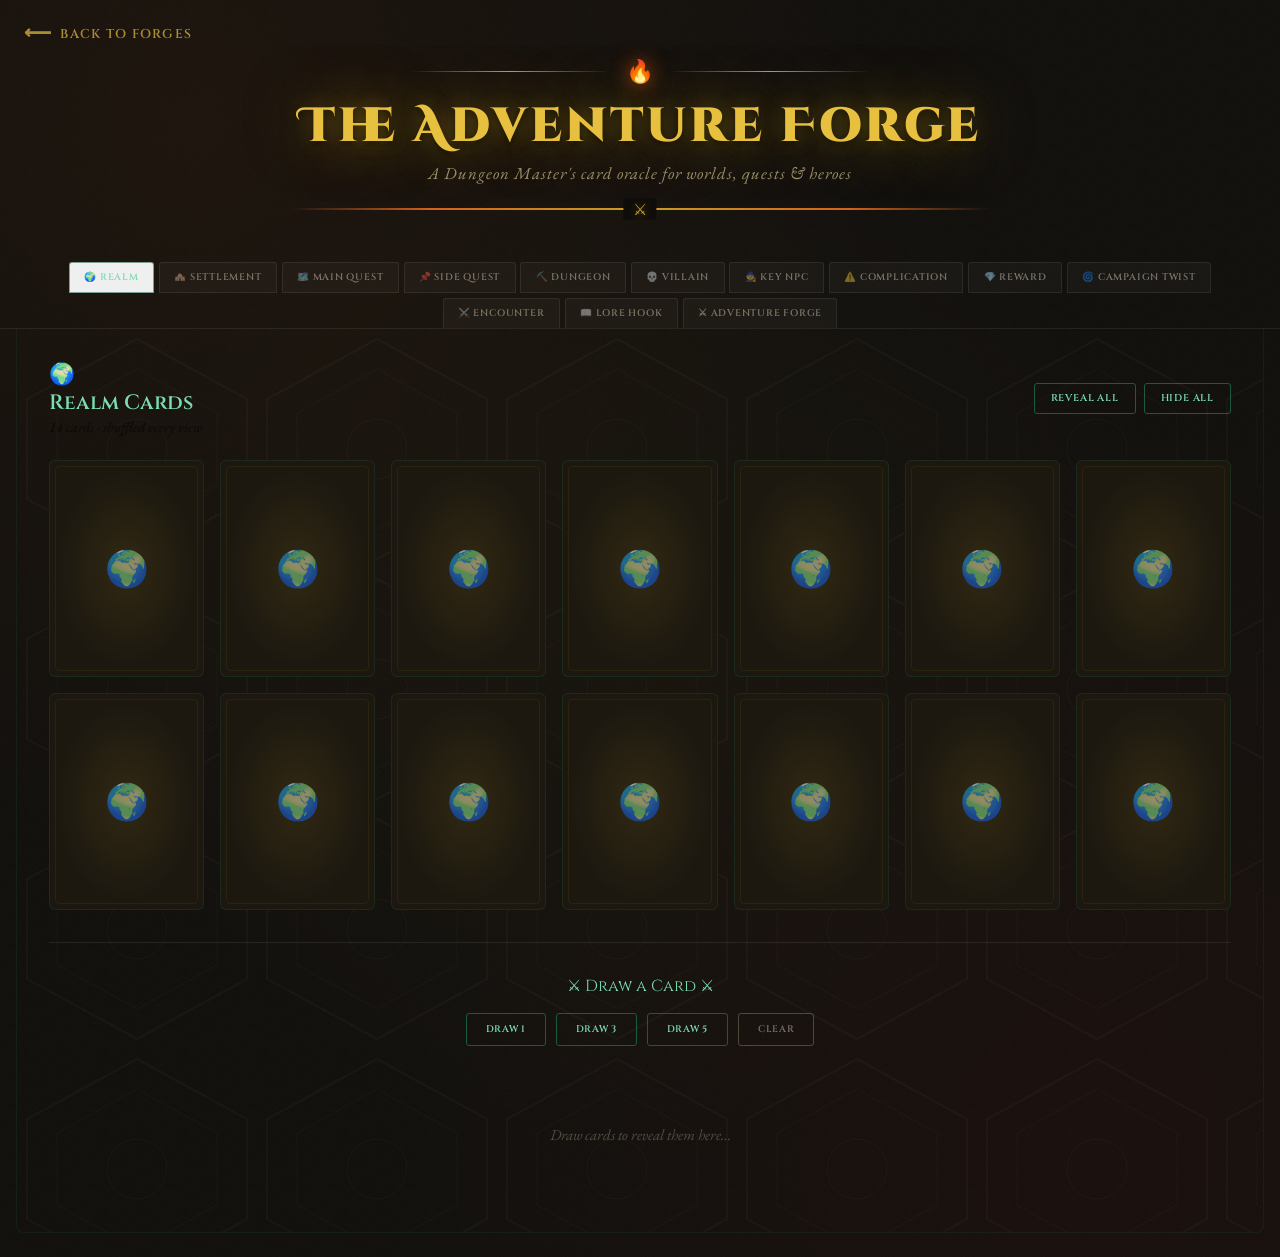
==== commit d0772a74: "chore: Update project files, including HTML, CSS, and JavaScript for D&D adventure forge and storyte" ====
--- a/dnd-adventure-forge.html
+++ b/dnd-adventure-forge.html
@@ -16,7 +16,9 @@
 
 <body>
   <header>
-    <a href="index.html" class="btn-back"><span>⟵</span> Back to Forges</a>
+    <a href="index.html" class="btn-back">
+      <span aria-hidden="true">⟵</span> Back to Forges
+    </a>
     <div class="header-ornament">
       <span class="header-ornament-gem">🔥</span>
     </div>
--- a/dnd-adventure-forge.css
+++ b/dnd-adventure-forge.css
@@ -27,6 +27,12 @@
   box-sizing: border-box;
 }
 
+/* Global Focus Outline for Accessibility */
+*:focus-visible {
+  outline: 2px solid var(--gold-light);
+  outline-offset: 2px;
+}
+
 body {
   background: var(--stone);
   font-family: 'EB Garamond', Georgia, serif;
@@ -324,6 +330,7 @@
 
 .story-card:hover {
   transform: translateY(-5px) scale(1.025);
+  z-index: 10;
 }
 
 .card-inner {
@@ -892,16 +899,107 @@
   border-radius: 3px;
 }
 
-@media(max-width:640px) {
+/* ══════════════════════════════════════════
+   RESPONSIVE LAYOUTS (Tablet & Mobile)
+══════════════════════════════════════════ */
+
+@media (max-width: 1024px) {
   .cards-grid {
-    grid-template-columns: repeat(auto-fill, minmax(120px, 1fr));
+    grid-template-columns: repeat(auto-fill, minmax(130px, 1fr));
+  }
+}
+
+@media (max-width: 768px) {
+  h1 {
+    font-size: 2.2rem;
   }
 
   .panel-inner {
-    padding: 1rem;
-  }
-
+    padding: 1.25rem 1rem;
+  }
+
+  .forge-box {
+    padding: 1.5rem 1rem;
+  }
+
+  .char-count-row {
+    gap: 0.75rem;
+    justify-content: space-around;
+  }
+
+  .forge-grid {
+    grid-template-columns: repeat(auto-fill, minmax(150px, 1fr));
+  }
+}
+
+@media (max-width: 480px) {
   h1 {
-    font-size: 1.5rem;
+    font-size: 1.8rem;
+  }
+
+  header {
+    padding: 1.5rem 0.5rem 1rem;
+  }
+
+  .sub {
+    font-size: 0.85rem;
+  }
+
+  /* Tabs */
+  .tabs-scroll {
+    justify-content: flex-start;
+    padding: 0.5rem 0.25rem 0;
+  }
+
+  .tab-btn {
+    padding: 0.4rem 0.6rem;
+    min-height: 40px;
+  }
+
+  /* Panel Headers */
+  .panel-title {
+    font-size: 1.15rem;
+  }
+
+  .draw-controls {
+    flex-direction: column;
+    align-items: stretch;
+    width: 100%;
+  }
+
+  .btn-panel,
+  .btn-draw,
+  .btn-forge,
+  .btn-forge-ghost {
+    width: 100%;
+    margin-bottom: 0.5rem;
+  }
+
+  /* Grids and Cards */
+  .cards-grid {
+    grid-template-columns: repeat(auto-fill, minmax(105px, 1fr));
+    gap: 0.6rem;
+  }
+
+  /* Spread UI */
+  .format-picker {
+    flex-direction: column;
+    align-items: stretch;
+    gap: 0.5rem;
+  }
+
+  .format-btn {
+    min-height: 48px;
+    flex-direction: row;
+    justify-content: flex-start;
+    padding: 0.5rem 1rem;
+  }
+
+  .format-btn .fmt-icon {
+    margin-right: 0.5rem;
+  }
+
+  .format-btn .fmt-sub {
+    margin-left: auto;
   }
 }
